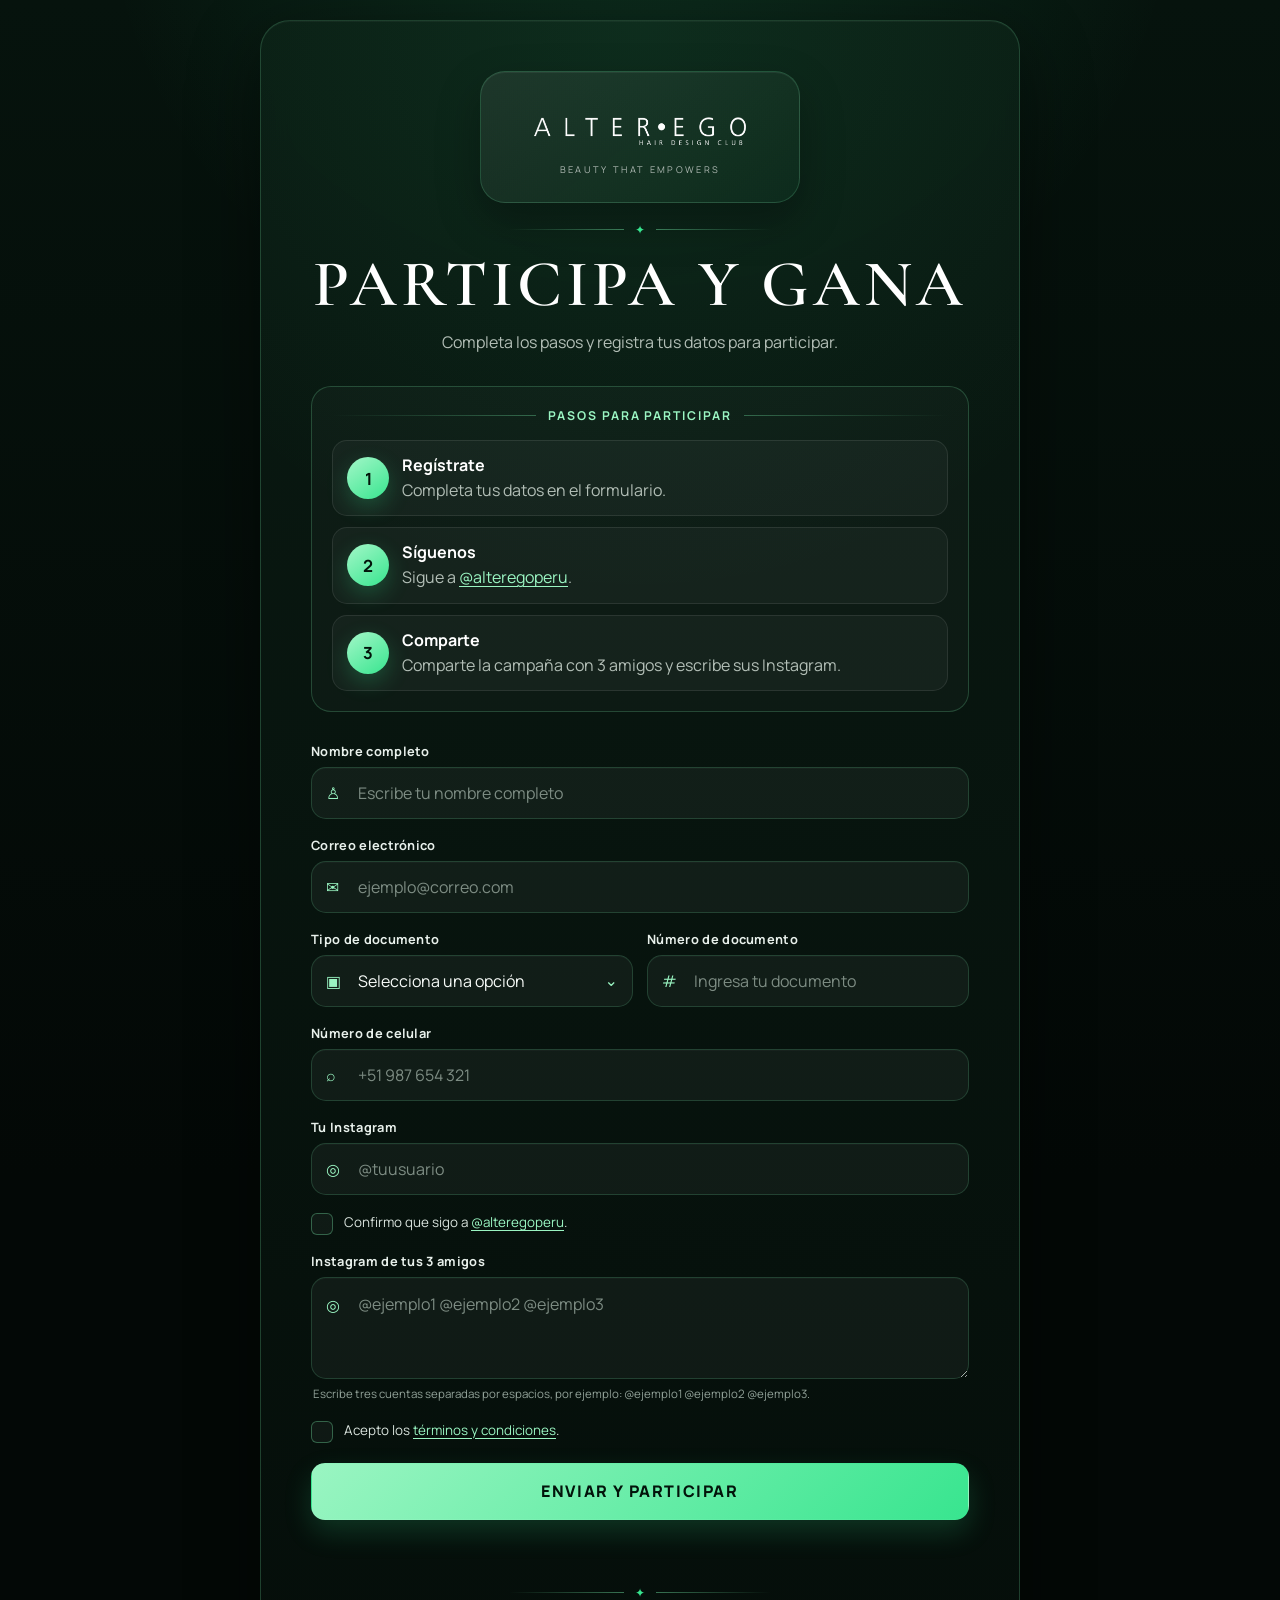
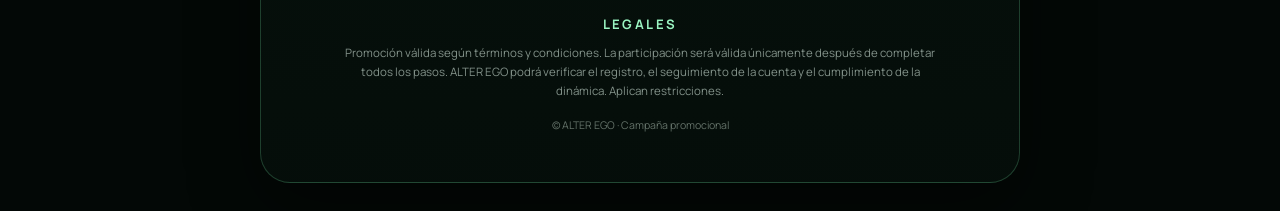
==== index.html @ e83650f3 "Add files via upload" ====
<!doctype html>
<html lang="es">
<head>
    <meta charset="utf-8">
    <meta name="viewport" content="width=device-width, initial-scale=1, viewport-fit=cover">
    <meta name="description" content="Participa en la campaña promocional de ALTER EGO">
    <meta name="theme-color" content="#04100a">
    <title>Participa y gana | ALTER EGO</title>
    <link rel="icon" type="image/png" href="./archivos/Logo Negativo.png">
    <link rel="preconnect" href="https://fonts.googleapis.com">
    <link rel="preconnect" href="https://fonts.gstatic.com" crossorigin>
    <link href="https://fonts.googleapis.com/css2?family=Cormorant+Garamond:wght@500;600&family=Manrope:wght@400;500;600;700;800&display=swap" rel="stylesheet">
    <link rel="stylesheet" href="css/styles.css?v=20260720-safari-mobile-clean-1">
</head>
<body>
    <main class="campaign-page">
        <section class="glass campaign-card" aria-labelledby="campaignTitle">
            <header class="campaign-header">
                <div class="brand-medallion" aria-label="ALTER EGO">
                    <img src="./archivos/logoblanco.png" alt="ALTER EGO" class="brand-logo">
                    <small>BEAUTY THAT EMPOWERS</small>
                </div>
                <div class="ornament" aria-hidden="true"><span></span><b>✦</b><span></span></div>
                <h1 id="campaignTitle">PARTICIPA Y GANA</h1>
                <p>Completa los pasos y registra tus datos para participar.</p>
            </header>

            <section class="steps-box" aria-labelledby="stepsTitle">
                <div class="section-title"><span></span><h2 id="stepsTitle">PASOS PARA PARTICIPAR</h2><span></span></div>
                <ol class="steps-list">
                    <li><strong>1</strong><p><b>Regístrate</b><span>Completa tus datos en el formulario.</span></p></li>
                    <li><strong>2</strong><p><b>Síguenos</b><span>Sigue a <a id="instagramLink" href="#" target="_blank" rel="noopener">@alteregoperu</a>.</span></p></li>
                    <li><strong>3</strong><p><b>Comparte</b><span>Comparte la campaña con 3 amigos y escribe sus Instagram.</span></p></li>
                </ol>
            </section>

            <form id="registrationForm" class="campaign-form" novalidate>
                <div class="field full">
                    <label for="fullName">Nombre completo</label>
                    <div class="input-wrap">
                        <span class="field-icon" aria-hidden="true">♙</span>
                        <input id="fullName" name="fullName" type="text" maxlength="160" autocomplete="name" placeholder="Escribe tu nombre completo" required>
                    </div>
                </div>

                <div class="field full">
                    <label for="email">Correo electrónico</label>
                    <div class="input-wrap">
                        <span class="field-icon" aria-hidden="true">✉</span>
                        <input id="email" name="email" type="email" maxlength="160" autocomplete="email" placeholder="ejemplo@correo.com" required>
                    </div>
                </div>

                <div class="document-grid">
                    <div class="field">
                        <label for="documentType">Tipo de documento</label>
                        <div class="input-wrap">
                            <span class="field-icon" aria-hidden="true">▣</span>
                            <select id="documentType" name="documentType" required>
                                <option value="" selected disabled>Selecciona una opción</option>
                                <option value="DNI">DNI</option>
                                <option value="CE">Carné de extranjería (CE)</option>
                                <option value="PASAPORTE">Pasaporte</option>
                            </select>
                        </div>
                    </div>
                    <div class="field">
                        <label for="documentNumber">Número de documento</label>
                        <div class="input-wrap">
                            <span class="field-icon" aria-hidden="true">#</span>
                            <input id="documentNumber" name="documentNumber" type="text" maxlength="12" autocomplete="off" placeholder="Ingresa tu documento" required>
                        </div>
                    </div>
                </div>

                <div class="field full">
                    <label for="phone">Número de celular</label>
                    <div class="input-wrap">
                        <span class="field-icon" aria-hidden="true">⌕</span>
                        <input id="phone" name="phone" type="tel" inputmode="tel" maxlength="20" autocomplete="tel" placeholder="+51 987 654 321" required>
                    </div>
                </div>

                <div class="field full">
                    <label for="instagram">Tu Instagram</label>
                    <div class="input-wrap">
                        <span class="field-icon instagram-symbol" aria-hidden="true">◎</span>
                        <input id="instagram" name="instagram" type="text" maxlength="80" autocomplete="off" autocapitalize="none" spellcheck="false" placeholder="@tuusuario" required>
                    </div>
                </div>

                <label class="check action-check">
                    <input id="followsInstagram" type="checkbox" required>
                    <span class="custom-check" aria-hidden="true"></span>
                    <span>Confirmo que sigo a <a id="followInstagramLink" href="#" target="_blank" rel="noopener">@alteregoperu</a>.</span>
                </label>

                <div class="field full">
                    <label for="sharedWith">Instagram de tus 3 amigos</label>
                    <div class="input-wrap textarea-wrap">
                        <span class="field-icon" aria-hidden="true">◎</span>
                        <textarea id="sharedWith" name="sharedWith" maxlength="240" rows="3" autocapitalize="none" spellcheck="false" placeholder="@ejemplo1 @ejemplo2 @ejemplo3" aria-describedby="sharedWithHelp" required></textarea>
                    </div>
                    <small id="sharedWithHelp" class="field-help">Escribe tres cuentas separadas por espacios, por ejemplo: @ejemplo1 @ejemplo2 @ejemplo3.</small>
                </div>

                <label class="check terms-check">
                    <input id="consent" type="checkbox" required>
                    <span class="custom-check" aria-hidden="true"></span>
                    <span>Acepto los <a href="#legales">términos y condiciones</a>.</span>
                </label>

                <button class="btn btn-primary campaign-submit" id="submitBtn" type="submit"><span>ENVIAR Y PARTICIPAR</span></button>
                <div id="formMessage" class="form-message" aria-live="polite"></div>
            </form>

            <footer id="legales" class="campaign-legal">
                <div class="ornament" aria-hidden="true"><span></span><b>✦</b><span></span></div>
                <h2>LEGALES</h2>
                <p>Promoción válida según términos y condiciones. La participación será válida únicamente después de completar todos los pasos. ALTER EGO podrá verificar el registro, el seguimiento de la cuenta y el cumplimiento de la dinámica. Aplican restricciones.</p>
                <small>© <span id="year"></span> ALTER EGO · Campaña promocional</small>
            </footer>
        </section>
    </main>

    <div id="modalBackdrop" class="modal-backdrop hidden" role="dialog" aria-modal="true" aria-labelledby="modalTitle">
        <div class="glass modal">
            <div class="modal-icon" id="modalIcon">✓</div>
            <h3 id="modalTitle"></h3>
            <p id="modalText"></p>
            <div class="modal-actions">
                <button id="modalClose" class="btn btn-secondary" type="button">Cerrar</button>
                <a id="modalInstagram" class="btn btn-primary" target="_blank" rel="noopener">Ir a Instagram</a>
            </div>
        </div>
    </div>

    <script type="module" src="js/register.js?v=20260720-three-instagram-fix-1"></script>
</body>
</html>
---- css/styles.css ----
:root {
    color-scheme: dark;
    --bg: #030806;
    --panel: rgba(8, 22, 15, .92);
    --panel-solid: #0a1b13;
    --green: #38e58f;
    --green-soft: #9af5c2;
    --text: #f7fbf8;
    --muted: #b2beb6;
    --danger: #ff7280;
    --line: rgba(117, 235, 169, .22);
    --line-soft: rgba(255, 255, 255, .09);
    --shadow: 0 24px 70px rgba(0, 0, 0, .48);
}

*, *::before, *::after { box-sizing: border-box; }
html { width: 100%; overflow-x: hidden; scroll-behavior: smooth; background: var(--bg); }
body {
    width: 100%; min-height: 100vh; min-height: 100dvh; margin: 0; overflow-x: hidden;
    font-family: "Manrope", system-ui, -apple-system, BlinkMacSystemFont, "Segoe UI", sans-serif;
    color: var(--text);
    background:
        radial-gradient(circle at 50% -8%, rgba(56, 229, 143, .14), transparent 34rem),
        linear-gradient(180deg, #06130d 0%, var(--bg) 65%);
    -webkit-text-size-adjust: 100%;
    text-rendering: optimizeLegibility;
}
button, input, textarea, select { font: inherit; }
button, a { -webkit-tap-highlight-color: transparent; }
button { cursor: pointer; }
a { color: var(--green-soft); text-underline-offset: 3px; }
img, svg, video, canvas { display: block; max-width: 100%; }
input, textarea, select, button { min-width: 0; max-width: 100%; }
.hidden { display: none !important; }

.glass {
    background: linear-gradient(180deg, rgba(10, 27, 19, .96), rgba(5, 14, 10, .96));
    border: 1px solid var(--line);
    box-shadow: var(--shadow), inset 0 1px 0 rgba(255, 255, 255, .04);
    -webkit-backdrop-filter: blur(16px) saturate(115%);
    backdrop-filter: blur(16px) saturate(115%);
}

.campaign-page {
    width: min(760px, calc(100% - 28px));
    margin: 0 auto;
    padding: max(20px, env(safe-area-inset-top)) 0 max(28px, env(safe-area-inset-bottom));
}
.campaign-card { position: relative; overflow: hidden; border-radius: 30px; padding: clamp(24px, 5vw, 50px); }
.campaign-card::before {
    content: ""; position: absolute; inset: 0; pointer-events: none;
    background: radial-gradient(circle at 50% 0%, rgba(56, 229, 143, .09), transparent 32%);
}
.campaign-header, .steps-box, .campaign-form, .campaign-legal { position: relative; z-index: 1; }
.campaign-header { text-align: center; }
.brand-medallion {
    width: min(320px, 78%); min-height: 132px; margin: 0 auto 18px; padding: 22px 24px 16px;
    display: flex; flex-direction: column; align-items: center; justify-content: center; gap: 10px;
    border: 1px solid rgba(117, 235, 169, .2); border-radius: 25px;
    background: linear-gradient(145deg, rgba(255,255,255,.07), rgba(56,229,143,.035));
    box-shadow: 0 18px 44px rgba(0,0,0,.28), inset 0 1px 0 rgba(255,255,255,.06);
}
.brand-logo { width: min(230px, 100%); max-height: 72px; object-fit: contain; }
.brand-medallion small { color: rgba(247,251,248,.68); font-size: .58rem; letter-spacing: .25em; }
.ornament { display: flex; align-items: center; justify-content: center; gap: 11px; margin: 14px 0; color: var(--green); }
.ornament span { width: min(115px, 28%); height: 1px; background: linear-gradient(90deg, transparent, rgba(117,235,169,.45)); }
.ornament span:last-child { background: linear-gradient(90deg, rgba(117,235,169,.45), transparent); }
.ornament b { font-size: .75rem; }
.campaign-header h1 {
    margin: 0; font-family: "Cormorant Garamond", Georgia, serif; font-size: clamp(2.2rem, 7vw, 4.1rem);
    font-weight: 600; line-height: .98; letter-spacing: .06em; color: #fff;
}
.campaign-header > p { margin: 14px auto 0; max-width: 520px; color: var(--muted); line-height: 1.6; }

.steps-box { margin: 30px 0; padding: 20px; border: 1px solid var(--line); border-radius: 20px; background: rgba(255,255,255,.025); }
.section-title { display: flex; align-items: center; gap: 12px; margin-bottom: 16px; }
.section-title span { flex: 1; height: 1px; background: linear-gradient(90deg, transparent, rgba(117,235,169,.35)); }
.section-title span:last-child { background: linear-gradient(90deg, rgba(117,235,169,.35), transparent); }
.section-title h2 { flex: 0 1 auto; margin: 0; color: var(--green-soft); font-size: .76rem; letter-spacing: .16em; text-align: center; }
.steps-list { list-style: none; margin: 0; padding: 0; display: grid; gap: 11px; }
.steps-list li {
    min-width: 0; display: grid; grid-template-columns: 42px minmax(0,1fr); align-items: center; gap: 13px;
    padding: 13px 14px; border: 1px solid var(--line-soft); border-radius: 15px; background: rgba(255,255,255,.035);
}
.steps-list strong {
    width: 42px; height: 42px; display: grid; place-items: center; border-radius: 50%; color: #02140a; font-size: 1.05rem;
    background: linear-gradient(145deg, #a3f7c8, var(--green)); box-shadow: 0 8px 22px rgba(56,229,143,.24);
}
.steps-list p { min-width: 0; margin: 0; line-height: 1.45; color: var(--muted); overflow-wrap: anywhere; }
.steps-list p b { display: block; color: #fff; margin-bottom: 2px; }
.steps-list p span { display: block; }

.campaign-form { display: grid; gap: 17px; }
.document-grid { display: grid; grid-template-columns: minmax(0,1fr) minmax(0,1fr); gap: 14px; }
.field { min-width: 0; display: flex; flex-direction: column; gap: 7px; }
.field label { color: #e8f0eb; font-size: .8rem; font-weight: 700; letter-spacing: .025em; }
.field-help { color: #91a198; font-size: .72rem; line-height: 1.45; padding-left: 2px; }
.input-wrap { position: relative; min-width: 0; }
.field-icon {
    position: absolute; left: 15px; top: 50%; z-index: 2; transform: translateY(-50%); pointer-events: none;
    color: var(--green-soft); font-size: 1rem;
}
.textarea-wrap .field-icon { top: 17px; transform: none; }
.field input, .field textarea, .field select, .search {
    display: block; width: 100%; min-height: 52px; margin: 0; padding: 14px 16px 14px 46px;
    color: var(--text); background: rgba(255,255,255,.045); border: 1px solid rgba(117,235,169,.18); border-radius: 15px;
    outline: 0; -webkit-appearance: none; appearance: none; box-shadow: inset 0 1px 0 rgba(255,255,255,.025);
    transition: border-color .18s ease, box-shadow .18s ease, background .18s ease;
}
.field textarea { min-height: 94px; resize: vertical; line-height: 1.5; }
.field select { padding-right: 42px; cursor: pointer; }
.input-wrap:has(select)::after {
    content: "⌄"; position: absolute; right: 15px; top: 50%; transform: translateY(-56%); pointer-events: none; color: var(--green-soft);
}
.field input::placeholder, .field textarea::placeholder, .search::placeholder { color: #7d8c83; opacity: 1; }
.field input:focus, .field textarea:focus, .field select:focus, .search:focus {
    border-color: rgba(56,229,143,.75); background: rgba(255,255,255,.065);
    box-shadow: 0 0 0 4px rgba(56,229,143,.11);
}
.field select option { color: var(--text); background: var(--panel-solid); }

.check { min-width: 0; display: grid; grid-template-columns: 22px minmax(0,1fr); gap: 11px; align-items: start; color: #d8e2dc; font-size: .84rem; line-height: 1.55; cursor: pointer; }
.check input { position: absolute; opacity: 0; pointer-events: none; }
.custom-check {
    width: 22px; height: 22px; margin-top: 1px; border: 1px solid rgba(117,235,169,.35); border-radius: 6px;
    background: rgba(255,255,255,.04); display: grid; place-items: center;
}
.check input:checked + .custom-check { background: var(--green); border-color: var(--green); }
.check input:checked + .custom-check::after { content: "✓"; color: #03140a; font-weight: 900; }
.check input:focus-visible + .custom-check { outline: 3px solid rgba(56,229,143,.2); outline-offset: 2px; }

.btn {
    min-height: 50px; border: 1px solid transparent; border-radius: 14px; padding: 13px 20px; display: inline-flex;
    align-items: center; justify-content: center; gap: 9px; font-weight: 800; text-decoration: none; transition: transform .15s ease, filter .15s ease;
}
.btn:active { transform: translateY(1px); }
.btn:disabled { cursor: wait; opacity: .7; }
.btn-primary { color: #02130a; background: linear-gradient(135deg, #9af5c2, var(--green)); box-shadow: 0 12px 28px rgba(56,229,143,.18); }
.btn-secondary { color: var(--text); background: rgba(255,255,255,.055); border-color: var(--line); }
.btn-danger { color: #fff; background: #bb3341; }
.campaign-submit { width: 100%; min-height: 57px; margin-top: 3px; letter-spacing: .1em; }
.form-message { min-height: 1.2em; text-align: center; font-size: .84rem; line-height: 1.45; }
.form-message.error { color: var(--danger); }
.form-message.success { color: var(--green-soft); }

.campaign-legal { margin-top: 31px; text-align: center; }
.campaign-legal h2 { margin: 0 0 10px; font-size: .82rem; letter-spacing: .18em; color: var(--green-soft); }
.campaign-legal p { max-width: 600px; margin: 0 auto; color: #829189; font-size: .72rem; line-height: 1.65; }
.campaign-legal > small { display: block; margin-top: 18px; color: #647269; font-size: .66rem; }

.modal-backdrop { position: fixed; inset: 0; z-index: 1000; display: grid; place-items: center; padding: 20px; background: rgba(0,0,0,.78); }
.modal { width: min(470px,100%); padding: 29px; text-align: center; border-radius: 23px; }
.modal-icon { width: 64px; height: 64px; margin: 0 auto 17px; display: grid; place-items: center; border-radius: 50%; color: var(--green); font-size: 1.7rem; background: rgba(56,229,143,.11); border: 1px solid rgba(56,229,143,.28); }
.modal h3 { margin: 0 0 9px; font-size: 1.45rem; }
.modal p { color: var(--muted); line-height: 1.55; }
.modal-actions { display: flex; justify-content: center; gap: 10px; margin-top: 21px; }
.loader { width: 18px; height: 18px; border: 2px solid rgba(0,0,0,.25); border-top-color: #03140a; border-radius: 50%; animation: spin .7s linear infinite; }
@keyframes spin { to { transform: rotate(360deg); } }

/* Panel administrativo */
.admin-body { background: #050a07; }
.admin-login { min-height: 100vh; min-height: 100dvh; display: grid; place-items: center; padding: 20px; }
.login-card { width: min(440px,100%); padding: 32px; border-radius: 24px; }
.login-card h1, .login-card > p { text-align: center; }
.login-card > p { color: var(--muted); }
.admin-brand-medallion { min-height: 110px; }
.brand-wordmark, .admin-wordmark { font-family: "Cormorant Garamond", Georgia, serif; letter-spacing: .08em; }
.brand-wordmark { font-size: 2.35rem; }
.admin-app { min-height: 100vh; }
.admin-header { position: sticky; top: 0; z-index: 20; background: rgba(5,10,7,.9); -webkit-backdrop-filter: blur(14px); backdrop-filter: blur(14px); border-bottom: 1px solid var(--line); }
.admin-header-inner, .admin-main { width: min(1400px,calc(100% - 30px)); margin: auto; }
.admin-header-inner { min-height: 66px; display: flex; align-items: center; justify-content: space-between; gap: 16px; }
.admin-wordmark { font-size: 1.35rem; font-weight: 600; }
.admin-wordmark small { font-family: "Manrope",sans-serif; font-size: .55rem; color: var(--muted); }
.admin-nav, .toolbar, .draw-controls { display: flex; flex-wrap: wrap; gap: 8px; }
.nav-btn { border: 1px solid var(--line); border-radius: 10px; padding: 9px 12px; color: var(--muted); background: rgba(255,255,255,.04); }
.nav-btn.active { color: #03140a; background: var(--green); }
.admin-main { margin-top: 26px; margin-bottom: 50px; }
.stats { display: grid; grid-template-columns: repeat(4,minmax(0,1fr)); gap: 14px; }
.stat, .section-card { border-radius: 18px; padding: 21px; }
.stat small { color: var(--muted); }
.stat strong { display: block; margin-top: 10px; font-size: 2rem; color: var(--green-soft); }
.section-card { margin-top: 16px; }
.section-head { display: flex; align-items: center; justify-content: space-between; gap: 15px; margin-bottom: 16px; }
.section-head h2 { margin: 0; }
.search { padding-left: 15px; min-width: min(360px,100%); }
.table-wrap { width: 100%; overflow: auto; -webkit-overflow-scrolling: touch; }
table { width: 100%; border-collapse: collapse; min-width: 760px; }
th, td { padding: 11px 10px; text-align: left; border-bottom: 1px solid var(--line-soft); font-size: .79rem; }
th { color: var(--green-soft); }
.draw-area { text-align: center; }
.eyebrow { color: var(--green-soft); letter-spacing: .15em; font-size: .7rem; }
.draw-number { margin: 18px 0; font-size: clamp(3rem,10vw,7rem); font-weight: 800; letter-spacing: .08em; color: var(--green); }
.winner-name { font-size: 1.5rem; font-weight: 800; }
.winner-data { color: var(--muted); line-height: 1.6; }
.draw-controls { justify-content: center; margin-top: 20px; }
.countdown { font-size: 4rem; color: var(--green); }
.confetti { position: fixed; inset: 0; pointer-events: none; z-index: 999; overflow: hidden; }

@media (max-width: 720px) {
    .campaign-page { width: calc(100% - 14px); padding-top: max(7px, env(safe-area-inset-top)); }
    .campaign-card { border-radius: 23px; padding: 22px 14px 28px; }
    .brand-medallion { width: min(100%, 330px); min-height: 108px; padding: 18px; border-radius: 20px; }
    .brand-logo { width: min(210px,82vw); max-height: 60px; }
    .campaign-header h1 { font-size: clamp(2rem,11vw,2.8rem); letter-spacing: .035em; }
    .campaign-header > p { font-size: .84rem; }
    .steps-box { margin: 23px 0; padding: 14px 10px; border-radius: 17px; }
    .section-title { gap: 7px; }
    .section-title h2 { font-size: .66rem; letter-spacing: .1em; }
    .steps-list li { grid-template-columns: 36px minmax(0,1fr); gap: 10px; padding: 11px 10px; }
    .steps-list strong { width: 36px; height: 36px; font-size: .95rem; }
    .steps-list p { font-size: .78rem; }
    .document-grid { grid-template-columns: 1fr; }
    .campaign-form { gap: 15px; }
    .field input, .field textarea, .field select { font-size: 16px; padding-left: 43px; }
    .field-icon { left: 13px; }
    .check { font-size: .79rem; }
    .campaign-legal p { font-size: .68rem; }
    .modal-actions { flex-direction: column; }
    .modal-actions .btn { width: 100%; }
    .admin-header-inner { align-items: flex-start; flex-direction: column; padding: 12px 0; }
    .admin-nav { width: 100%; overflow-x: auto; flex-wrap: nowrap; padding-bottom: 3px; }
    .nav-btn { flex: 0 0 auto; }
    .stats { grid-template-columns: repeat(2,minmax(0,1fr)); }
    .section-head { align-items: stretch; flex-direction: column; }
    .toolbar { flex-direction: column; }
    .toolbar > * { width: 100%; }
}

@media (max-width: 380px) {
    .campaign-page { width: calc(100% - 8px); }
    .campaign-card { padding-inline: 11px; }
    .steps-list li { padding-inline: 8px; }
    .campaign-header h1 { font-size: 2rem; }
    .stats { grid-template-columns: 1fr; }
}

@media (prefers-reduced-motion: reduce) {
    *, *::before, *::after { scroll-behavior: auto !important; animation-duration: .01ms !important; animation-iteration-count: 1 !important; transition-duration: .01ms !important; }
}
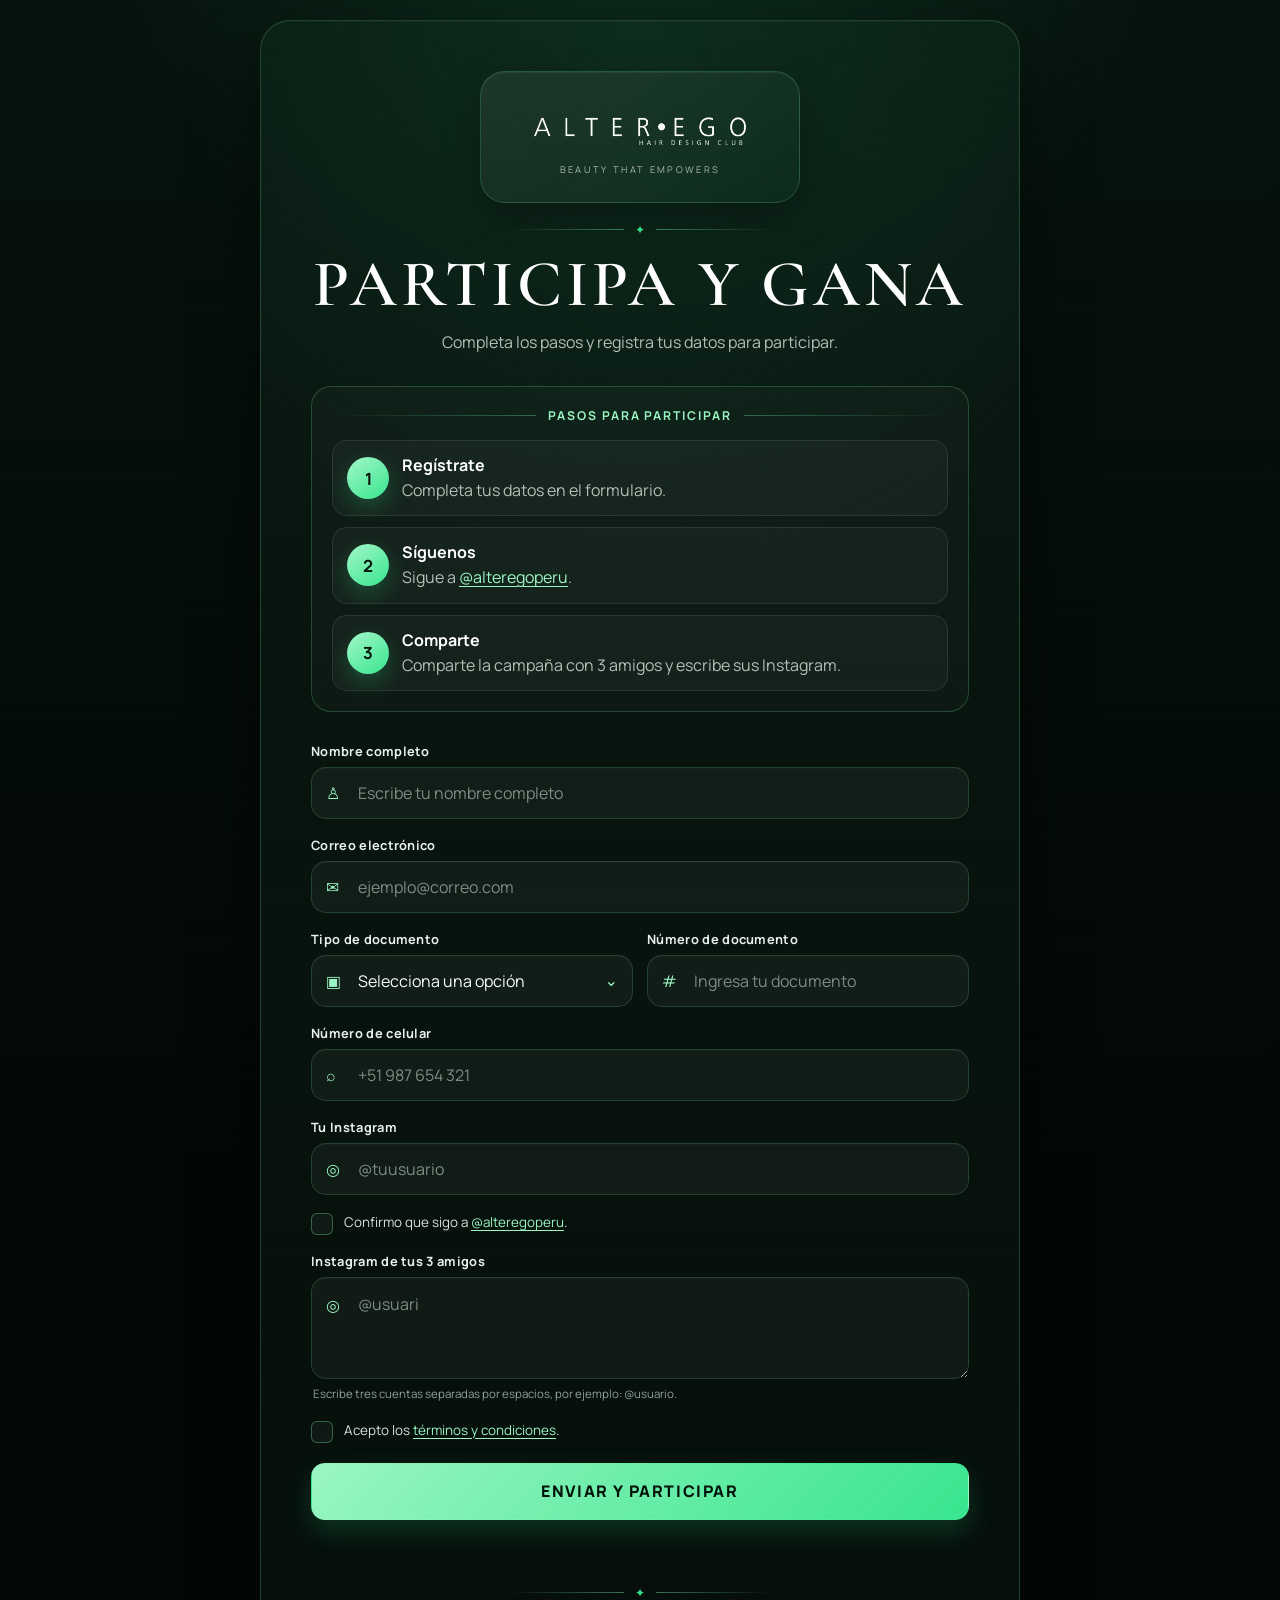
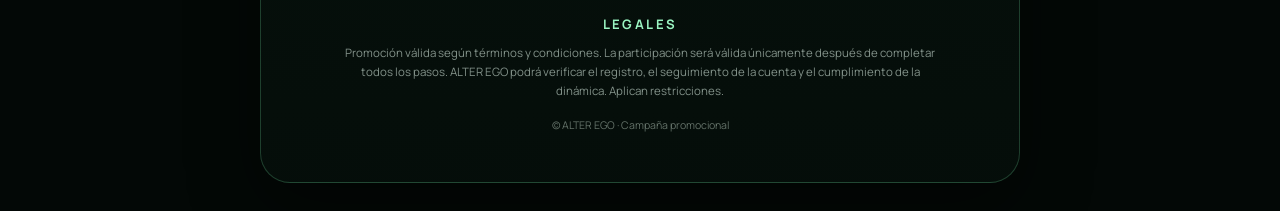
==== commit cfa413a9: "Update index.html" ====
--- a/index.html
+++ b/index.html
@@ -99,9 +99,9 @@
                     <label for="sharedWith">Instagram de tus 3 amigos</label>
                     <div class="input-wrap textarea-wrap">
                         <span class="field-icon" aria-hidden="true">◎</span>
-                        <textarea id="sharedWith" name="sharedWith" maxlength="240" rows="3" autocapitalize="none" spellcheck="false" placeholder="@ejemplo1 @ejemplo2 @ejemplo3" aria-describedby="sharedWithHelp" required></textarea>
+                        <textarea id="sharedWith" name="sharedWith" maxlength="240" rows="3" autocapitalize="none" spellcheck="false" placeholder="@usuari" aria-describedby="sharedWithHelp" required></textarea>
                     </div>
-                    <small id="sharedWithHelp" class="field-help">Escribe tres cuentas separadas por espacios, por ejemplo: @ejemplo1 @ejemplo2 @ejemplo3.</small>
+                    <small id="sharedWithHelp" class="field-help">Escribe tres cuentas separadas por espacios, por ejemplo: @usuario.</small>
                 </div>
 
                 <label class="check terms-check">
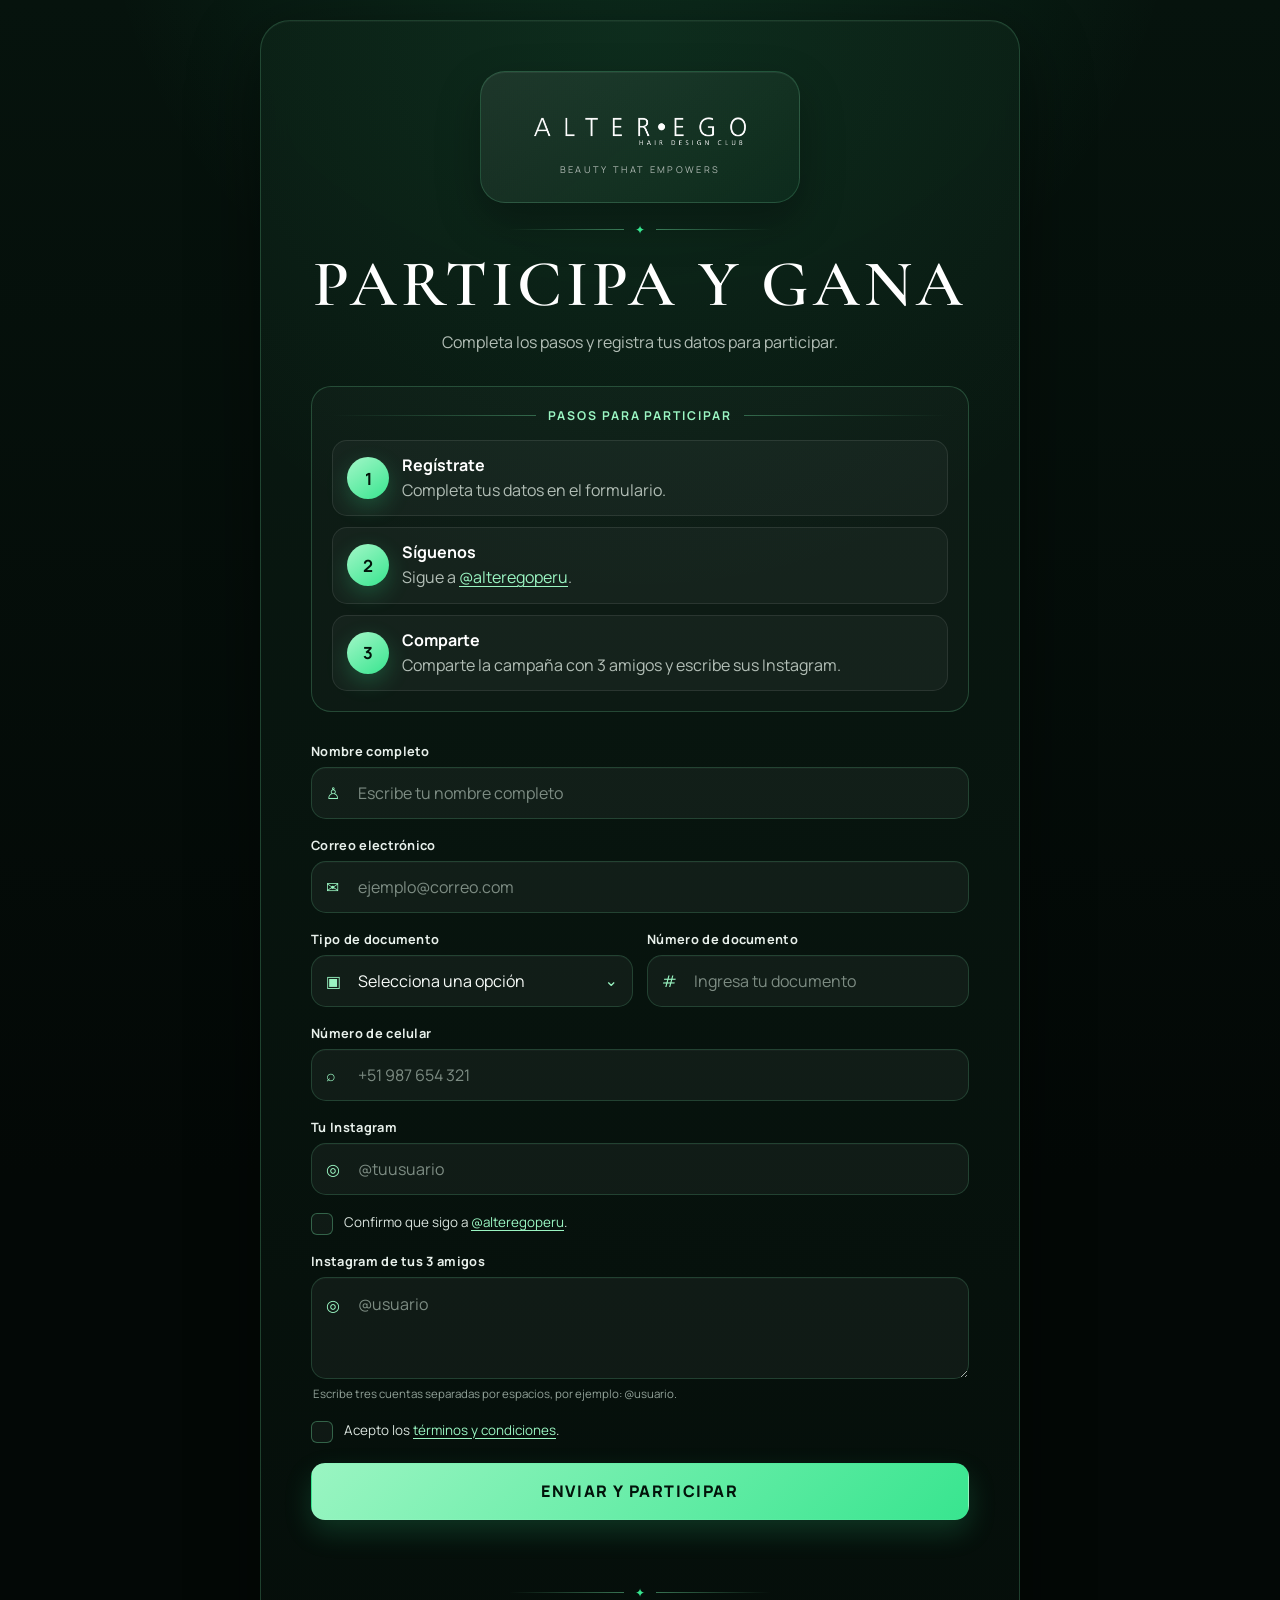
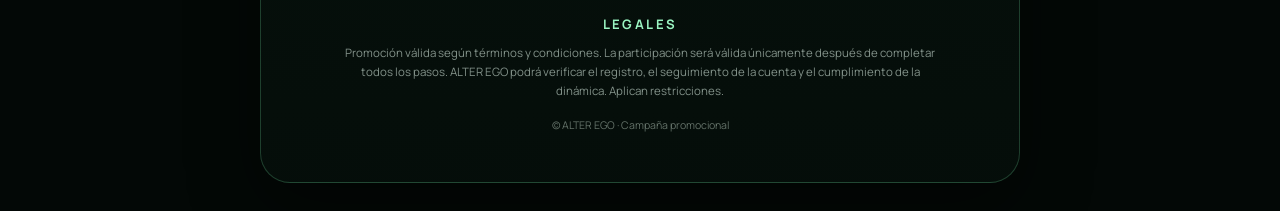
==== commit 8b212000: "Update index.html" ====
--- a/index.html
+++ b/index.html
@@ -99,7 +99,7 @@
                     <label for="sharedWith">Instagram de tus 3 amigos</label>
                     <div class="input-wrap textarea-wrap">
                         <span class="field-icon" aria-hidden="true">◎</span>
-                        <textarea id="sharedWith" name="sharedWith" maxlength="240" rows="3" autocapitalize="none" spellcheck="false" placeholder="@usuari" aria-describedby="sharedWithHelp" required></textarea>
+                        <textarea id="sharedWith" name="sharedWith" maxlength="240" rows="3" autocapitalize="none" spellcheck="false" placeholder="@usuario" aria-describedby="sharedWithHelp" required></textarea>
                     </div>
                     <small id="sharedWithHelp" class="field-help">Escribe tres cuentas separadas por espacios, por ejemplo: @usuario.</small>
                 </div>
